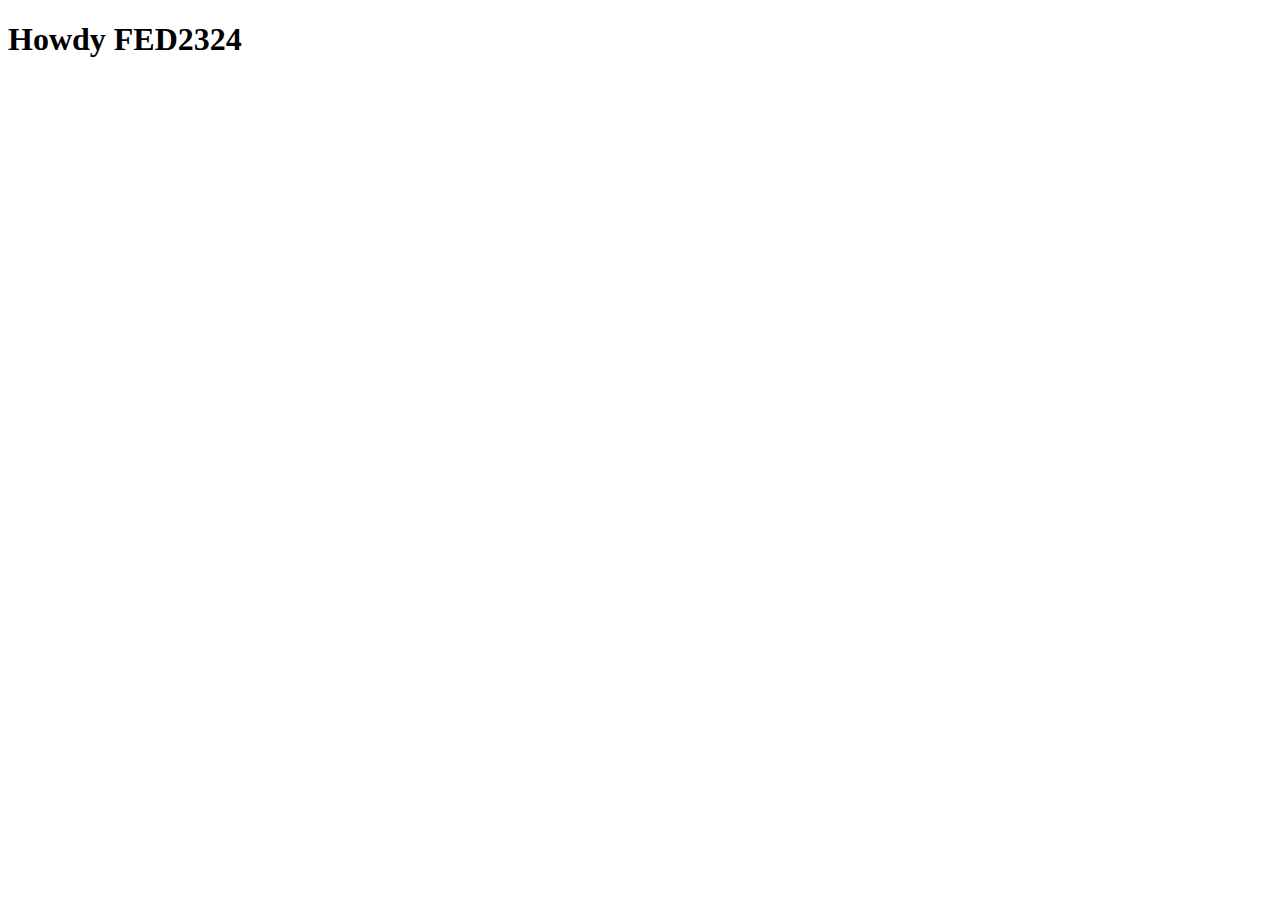
==== index.html @ 6df9639e "Add files via upload" ====
<!doctype html>
<html lang="nl">
	
<head>
	<meta charset="UTF-8">
	<meta name="author" content="jouw naam">
	<meta name="viewport" content="width=device-width, initial-scale=1">
	
	<title>Howdy FED2324</title>
	
	<link href="styles/style.css" rel="stylesheet">
	<link rel="icon" type="image/svg+xml" href="images/favicon.svg">
</head>

<body>
	<h1>Howdy FED2324</h1>

	<script defer src="scripts/script.js"></script>
</body>
	
</html>
---- styles/style.css ----
/**************/
/* CSS REMEDY */
/**************/
*, *::after, *::before {
  box-sizing:border-box;  
}






/*********************/
/* CUSTOM PROPERTIES */
/*********************/
:root {
	/* startje */
	--color-text:#111;
	--color-background:#eee;
}





/****************/
/* JOUW STYLING */
/****************/

/* jouw code */
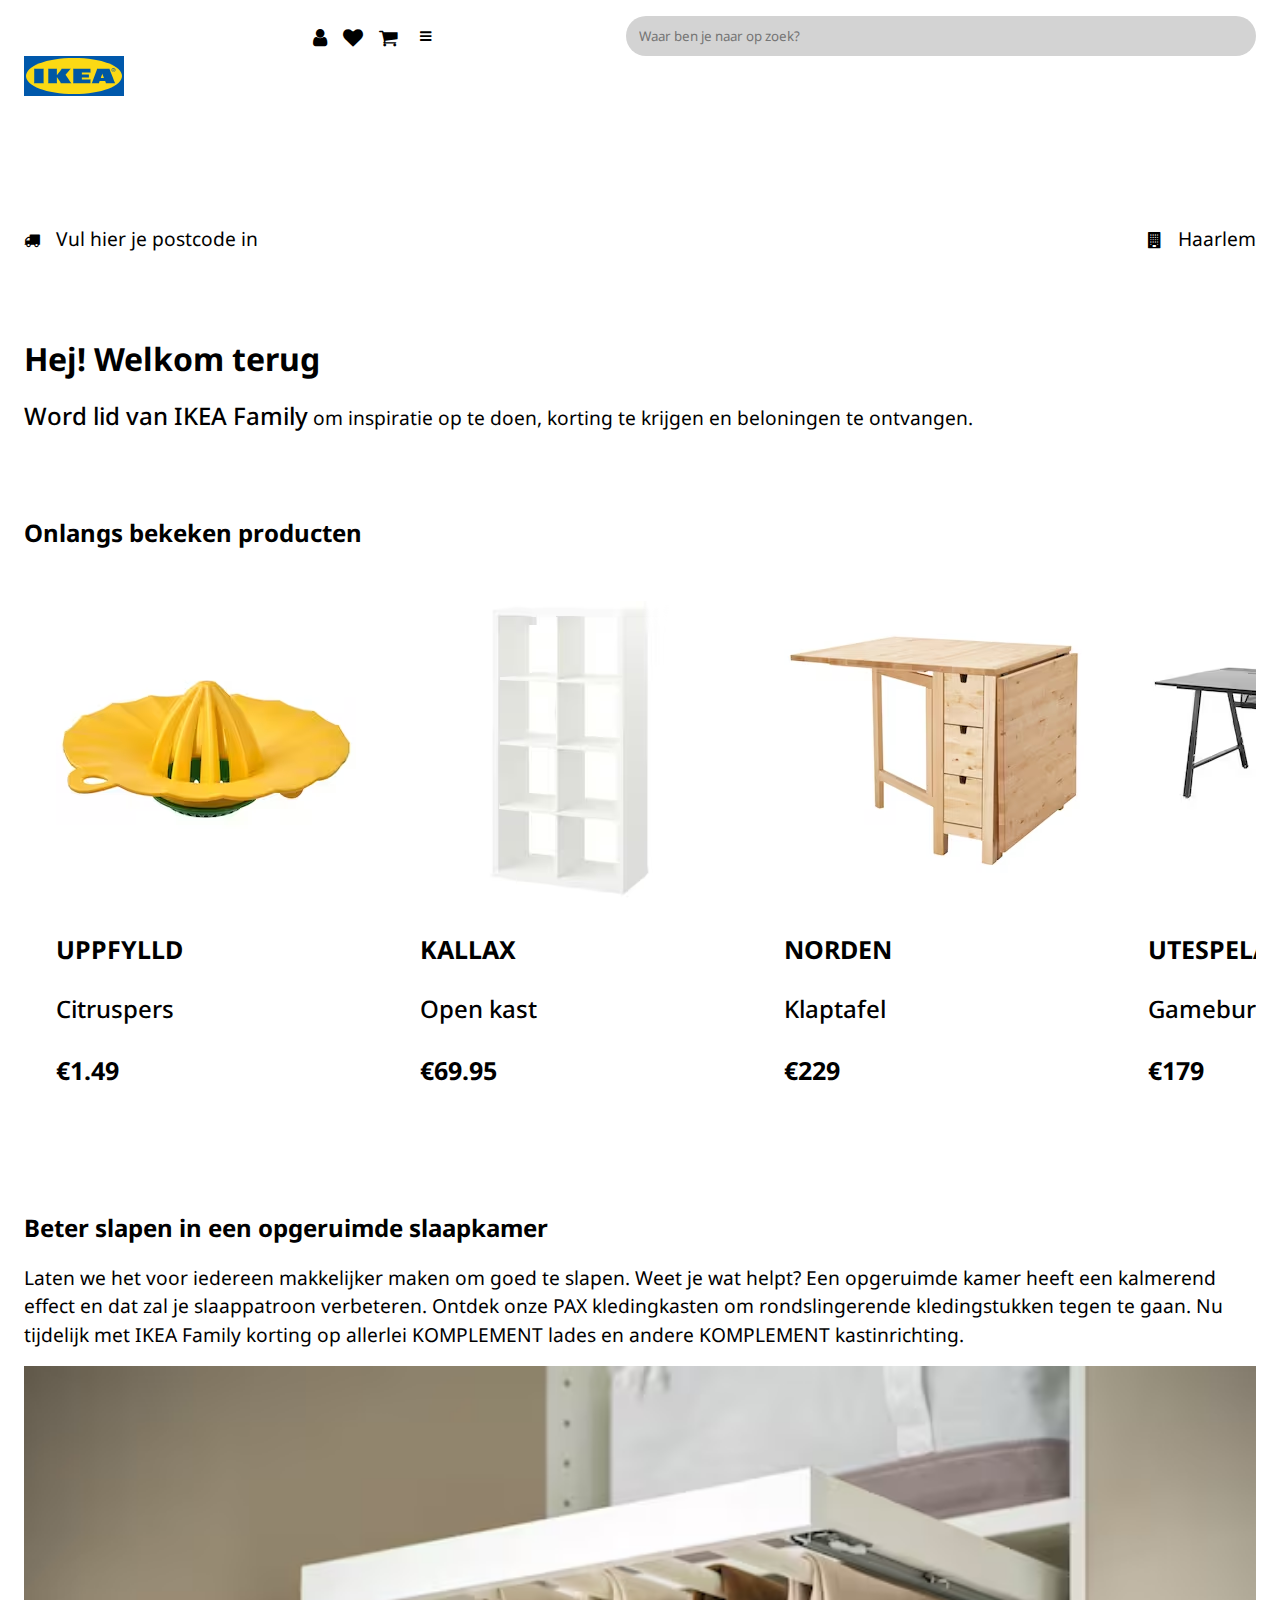
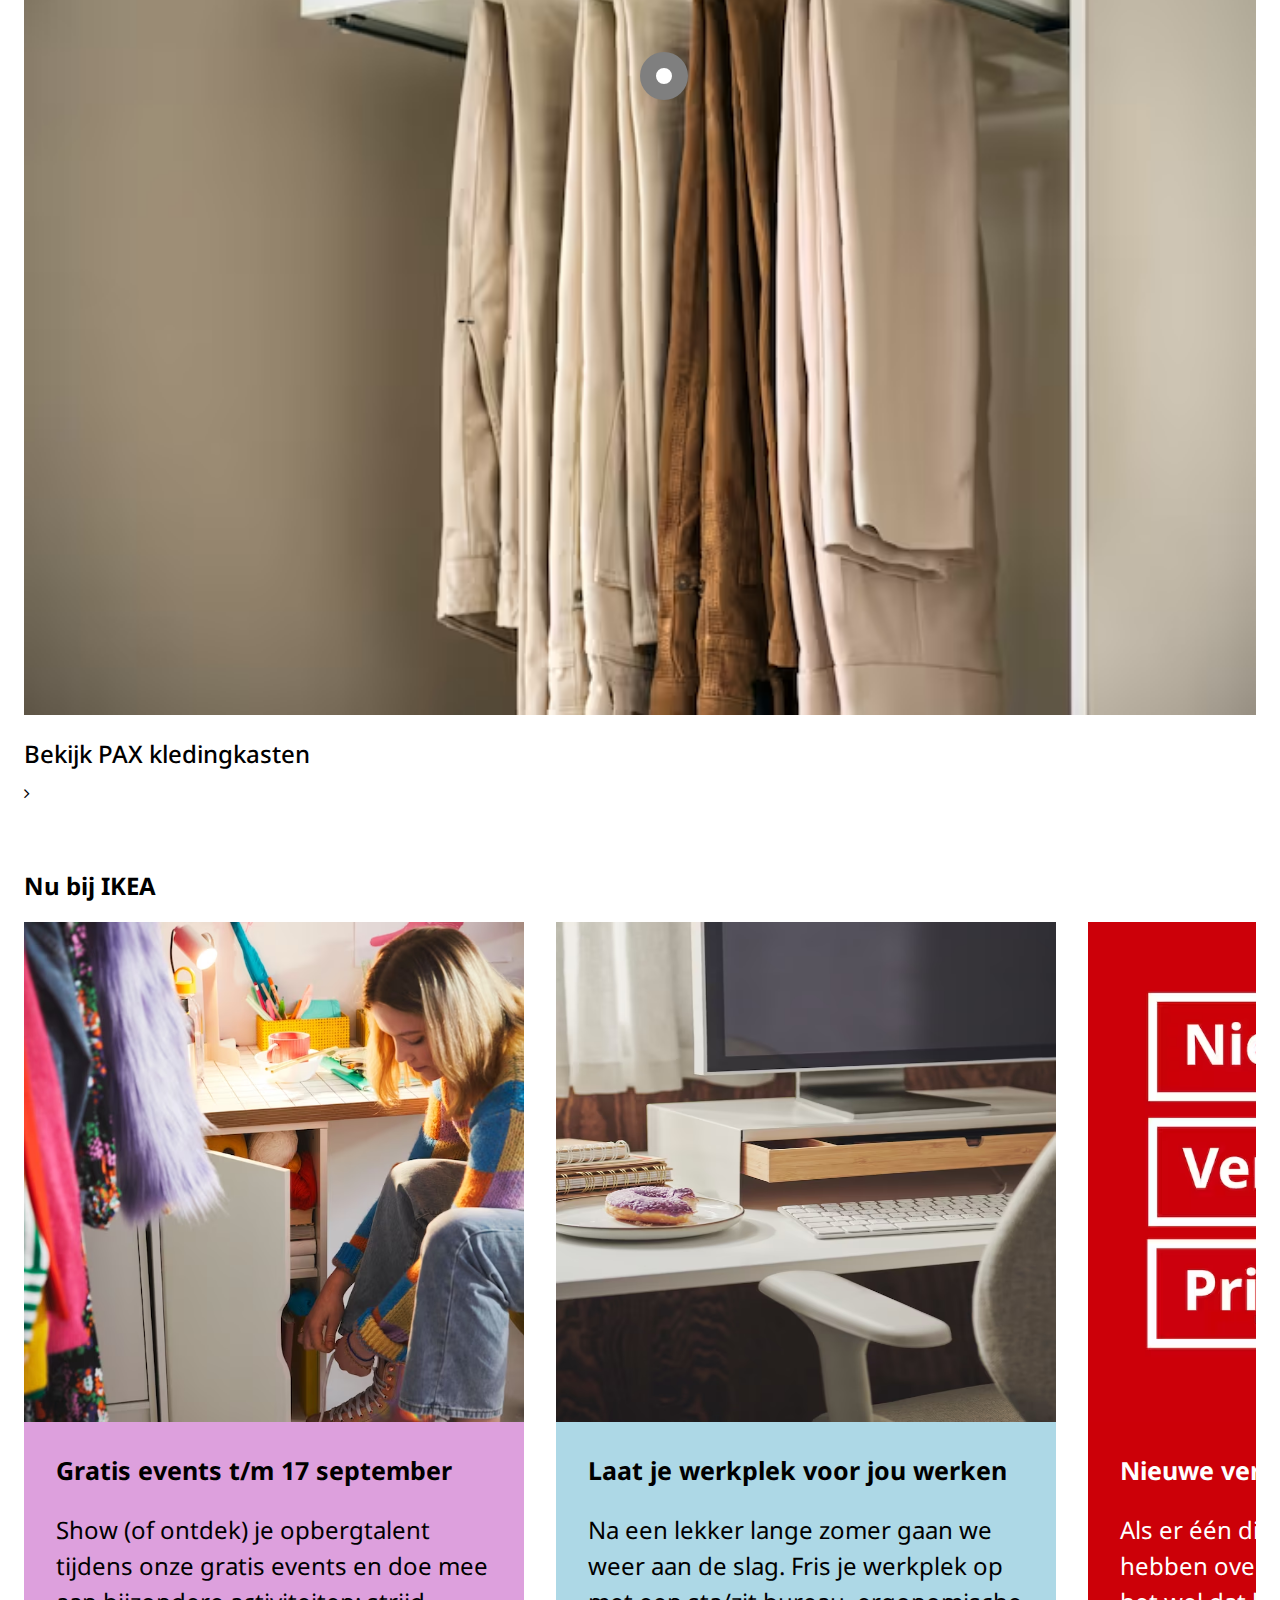
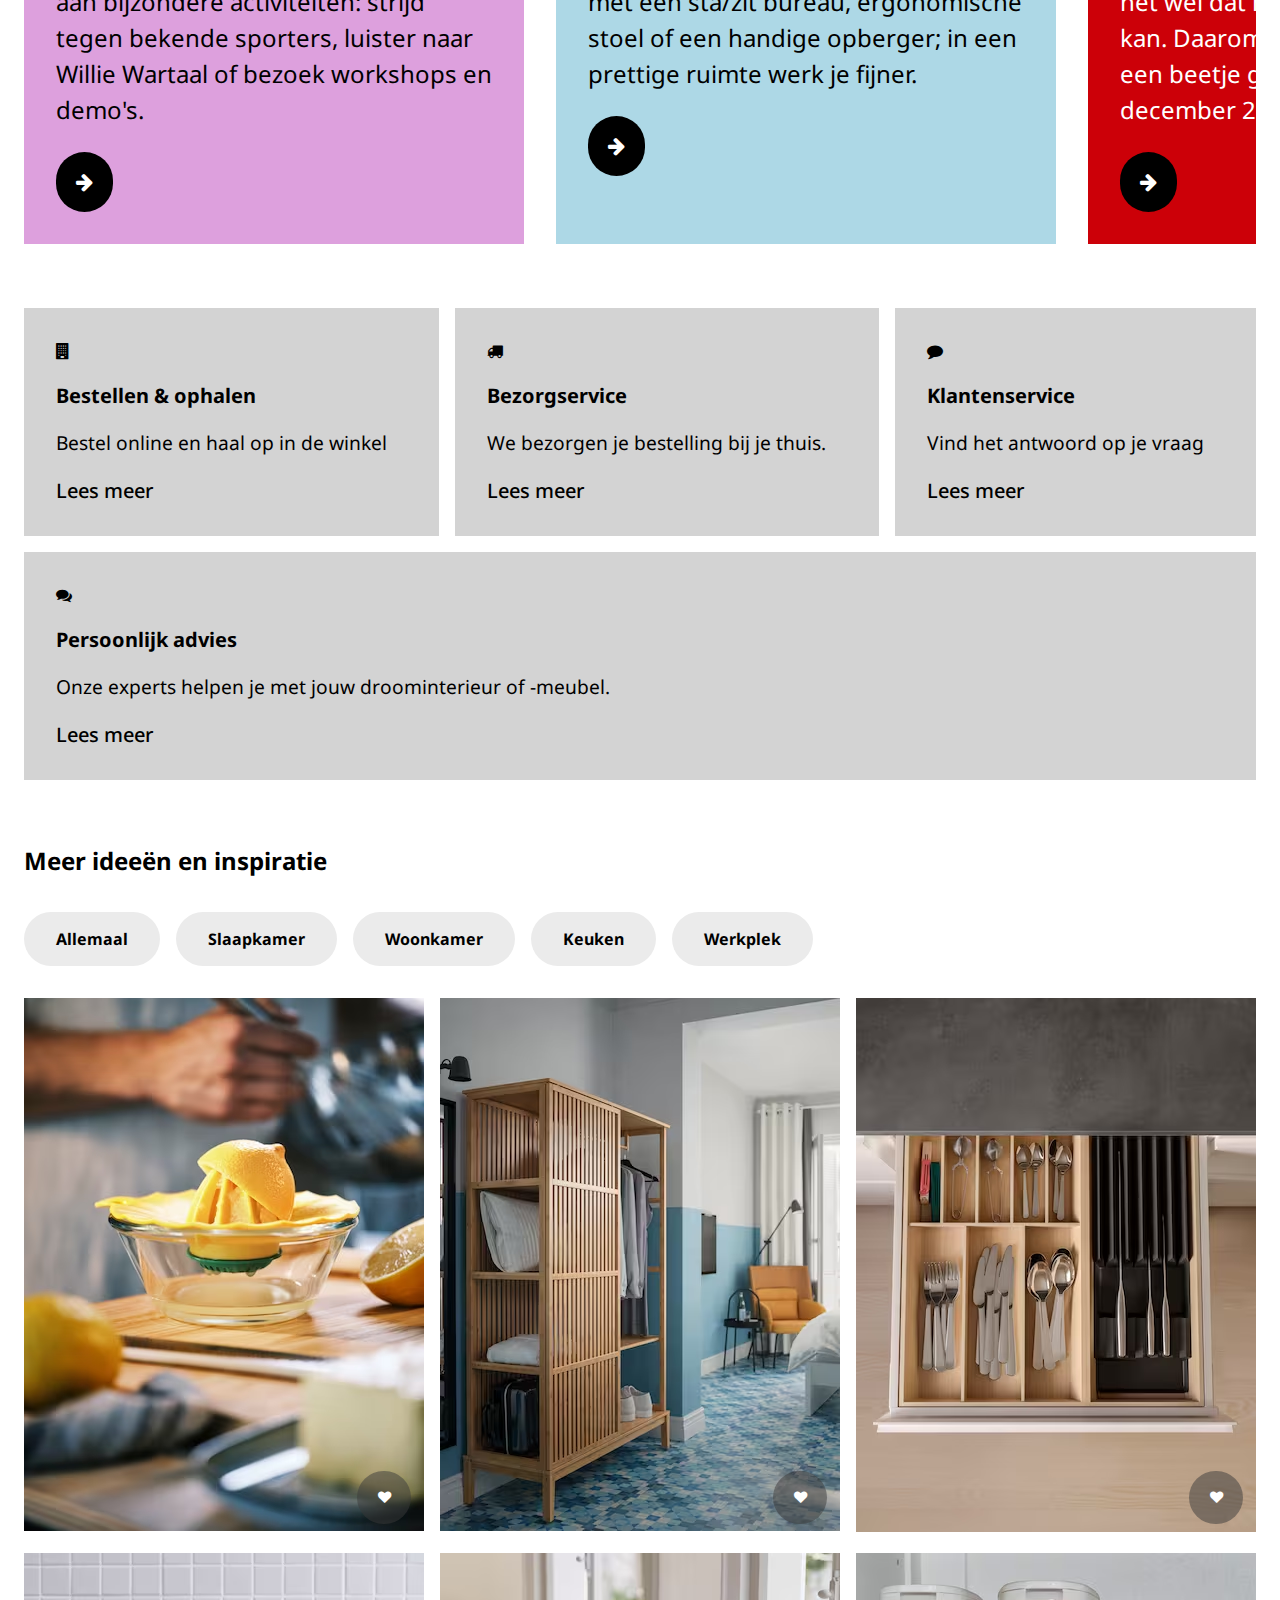
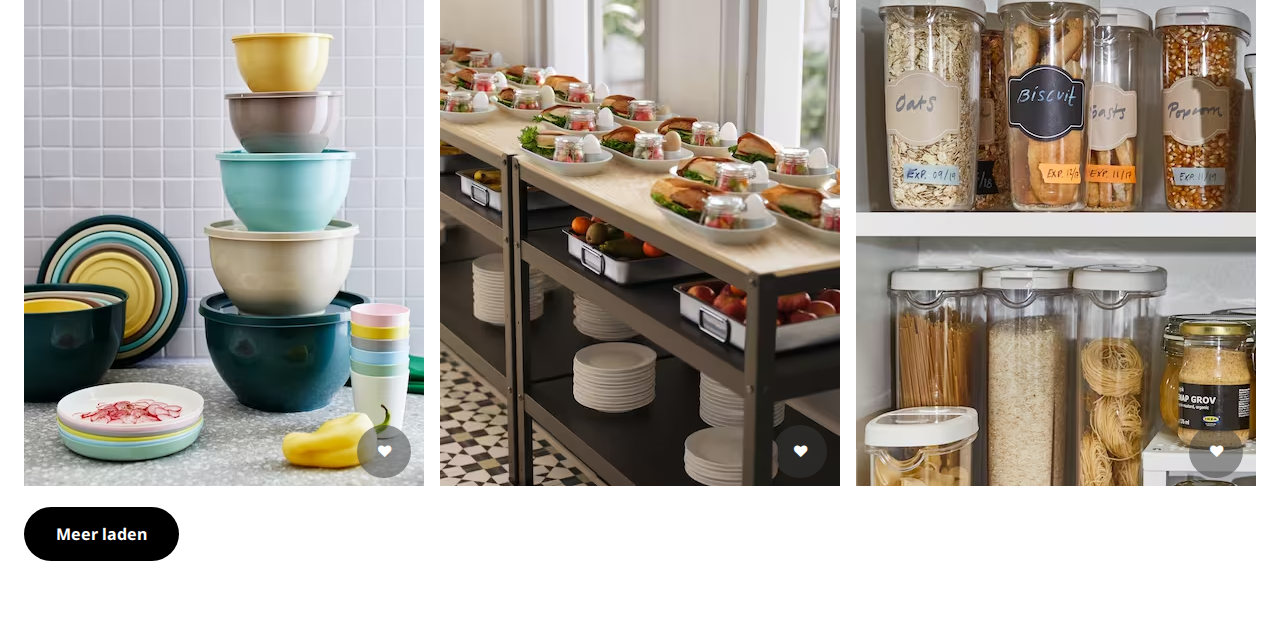
==== commit ca830eeb: "Add files via upload" ====
--- a/index.html
+++ b/index.html
@@ -3,17 +3,311 @@
 	
 <head>
 	<meta charset="UTF-8">
-	<meta name="author" content="jouw naam">
+	<meta name="author" content="Bregtje">
 	<meta name="viewport" content="width=device-width, initial-scale=1">
 	
 	<title>Howdy FED2324</title>
 	
 	<link href="styles/style.css" rel="stylesheet">
 	<link rel="icon" type="image/svg+xml" href="images/favicon.svg">
+	<link rel="stylesheet" href="https://cdnjs.cloudflare.com/ajax/libs/font-awesome/4.7.0/css/font-awesome.min.css">
+	<link rel="preconnect" href="https://fonts.googleapis.com">
+	<link rel="preconnect" href="https://fonts.gstatic.com" crossorigin>
+	<link href="https://fonts.googleapis.com/css2?family=Noto+Sans:ital,wght@0,100;0,200;0,300;0,400;0,500;0,600;0,700;0,800;0,900;1,100;1,200;1,300;1,400;1,500;1,600;1,700;1,800;1,900&display=swap" rel="stylesheet">
 </head>
 
 <body>
-	<h1>Howdy FED2324</h1>
+	<header>
+		<a> <img src="/images/ikea-logo.svg"> </a>
+
+		<input type="text" placeholder="Waar ben je naar op zoek?">
+
+		<ul>
+			<li>
+				<a><i class="fa fa-user"></i></a>
+			</li>
+			<li>
+				<a><i class="fa fa-heart"></i></a>
+			</li>
+
+			<li>
+				<a><i class="fa fa-shopping-cart"></i></a>
+			</li>
+
+			<li>
+				<button><i class="fa fa-bars"></i></button>
+			</li>
+		</ul>
+	</header>
+	
+	<main>
+		<!-- unique selling points -->
+		<section> 
+			<ul>
+				<li>
+					<i class="fa fa-truck"></i>
+					<p>
+						Vul hier je postcode in
+					</p>
+				</li>
+			</ul>
+
+			<ul>
+				<li>
+					<i class="fa fa-building"></i>
+					<p>
+						Haarlem
+					</p>
+				</li>
+			</ul>
+		</section>
+
+		<!-- Welkom -->
+		<section>
+			<h1>Hej! Welkom terug</h1>
+			<p>
+				<a href="https://www.ikea.com/nl/nl/ikea-family/" target="_blank">Word lid van IKEA Family</a> om inspiratie op te doen, korting te krijgen en beloningen te ontvangen.
+			</p>
+		</section>
+
+		<!-- Onlangs bekeken -->
+		<section>
+			<h2>Onlangs bekeken producten</h2>
+			<div>
+				<article>
+					<a>
+						<img src="/images/onlangs-bekeken-1.avif">
+						<h3>Uppfylld</h3>
+						<p>Citruspers</p>
+						<p>€1.49</p>
+					</a>
+				</article>
+
+				<article>
+					<a>
+						<img src="/images/onlangs-bekeken-2.avif">
+						<h3>Kallax</h3>
+						<p>Open kast</p>
+						<p>€69.95</p>
+					</a>
+				</article>
+
+				<article>
+					<a>
+						<img src="/images/onlangs-bekeken-3.avif">
+						<h3>Norden</h3>
+						<p>Klaptafel</p>
+						<p>€229</p>
+					</a>
+				</article>
+
+				<article>
+					<a>
+						<img src="/images/onlangs-bekeken-4.avif">
+						<h3>Utespelare</h3>
+						<p>Gamebureau</p>
+						<p>€179</p>
+					</a>
+				</article>
+
+				<article>
+					<a>
+						<img src="/images/onlangs-bekeken-5.avif">
+						<h3>Ivar</h3>
+						<p>Klaptafel</p>
+						<p>€99</p>
+					</a>
+				</article>
+			</div>
+		</section>
+
+		<!-- photos with dots -->
+		<section>
+			<h2>Beter slapen in een opgeruimde slaapkamer</h2>
+			<p>
+				Laten we het voor iedereen makkelijker maken om goed te slapen. 
+				Weet je wat helpt? Een opgeruimde kamer heeft een kalmerend effect 
+				en dat zal je slaappatroon verbeteren. Ontdek onze PAX kledingkasten 
+				om rondslingerende kledingstukken tegen te gaan. Nu tijdelijk met 
+				IKEA Family korting op allerlei KOMPLEMENT lades en andere KOMPLEMENT 
+				kastinrichting.
+			</p>
+
+			<ul>
+				<li>
+					<img src="images/photo-with-dots-1.avif">
+					
+					<div> </div>
+
+					<div>
+						<p>IKEA Family prijs</p>
+						<h3>Komplement</h3>
+						<p>Uitrekbare broekhanger</p>
+						<p>Normale prijs €30.-</p>
+						<p><span>€</span> 27.-</p>
+						<i class="fa fa-angle-right"></i>
+					</div>
+
+				</li>
+
+				<!-- <li>
+					<img>
+					
+					<div>
+						<p> </p>
+						<p> </p>
+						<p> </p>
+
+						<i> </i>
+					</div>
+
+					<button> </button>
+				</li> -->
+			</ul>
+
+			<a href=""><p>Bekijk PAX kledingkasten</p></a> <i class="fa fa-angle-right"></i>
+		</section>
+
+		<!-- nu bij IKEA -->
+		<section>
+			<h2>Nu bij IKEA</h2>
+
+			<div> 
+				<article>
+					<img src="/images/Nu-bij-IKEA-1.avif">
+					<a><h3>Gratis events t/m 17 september</h3></a>
+					<p>
+						Show (of ontdek) je opbergtalent tijdens onze gratis 
+						events en doe mee aan bijzondere activiteiten: strijd 
+						tegen bekende sporters, luister naar Willie Wartaal 
+						of bezoek workshops en demo's.
+					</p>
+					<a><i class="fa fa-arrow-right"></i></a>
+				</article>
+
+				<article>
+					<img src="/images/Nu-bij-IKEA-2.avif">
+					<a><h3>Laat je werkplek voor jou werken</h3></a>
+					<p>
+						Na een lekker lange zomer gaan we weer aan de slag. 
+						Fris je werkplek op met een sta/zit bureau, ergonomische 
+						stoel of een handige opberger; in een prettige ruimte 
+						werk je fijner.
+					</p>
+					<a><i class="fa fa-arrow-right"></i></a>
+				</article>
+
+				<article>
+					<img src="/images/Nu-bij-IKEA-3.avif">
+					<a><h3>Nieuwe verlaagde prijs</h3></a>
+					<p>
+						Als er één ding is dat we geleerd hebben over een goede 
+						prijs, dan is het wel dat het altijd een beetje lager 
+						kan. Daarom zijn er nu 400 producten een beetje goedkoper. 
+						Geldig t/m december 2023.
+					</p>
+					<a><i class="fa fa-arrow-right"></i></a>
+				</article>
+			</div>
+		</section>
+
+		<!-- Unique selling point -->
+		<section>
+			<ul>
+				<li>
+					<i class="fa fa-building"></i>
+					<h3>Bestellen & ophalen</h3>
+					<p>Bestel online en haal op in de winkel</p>
+					<a href="">Lees meer</a>
+				</li>
+
+				<li>
+					<i class="fa fa-truck"></i>
+					<h3>Bezorgservice</h3>
+					<p>We bezorgen je bestelling bij je thuis.</p>
+					<a href="">Lees meer</a>
+				</li>
+
+				<li>
+					<i class="fa fa-comment"></i>
+					<h3>Klantenservice</h3>
+					<p>Vind het antwoord op je vraag</p>
+					<a href="">Lees meer</a>
+				</li>
+
+				<li>
+					<i class="fa fa-comments"></i>
+					<h3>Persoonlijk advies</h3>
+					<p>Onze experts helpen je met jouw droominterieur of -meubel.</p>
+					<a href="">Lees meer</a>
+				</li>
+			</ul>
+		</section>
+
+		<!-- Meer ideeën -->
+		<section>
+			<h2>Meer ideeën en inspiratie</h2>
+			<ul>
+				<li> 
+					<button>Allemaal</button>
+				</li>
+
+				<li> 
+					<button>Slaapkamer</button>
+				</li>
+
+				<li> 
+					<button>Woonkamer</button>
+				</li>
+
+				<li> 
+					<button>Keuken</button>
+				</li>
+
+				<li> 
+					<button>Werkplek</button>
+				</li>
+			</ul>
+
+			<ul>
+				<li>
+					<img src="/images/inspiratie-1.avif">
+					<button><i class="fa fa-heart"></i></button>
+				</li>
+
+				<li>
+					<img src="/images/inspiratie-2.avif">
+					<button><i class="fa fa-heart"></i></button>
+				</li>
+
+				<li>
+					<img src="/images/inspiratie-3.avif">
+					<button><i class="fa fa-heart"></i></button>
+				</li>
+
+				<li>
+					<img src="/images/inspiratie-4.avif">
+					<button><i class="fa fa-heart"></i></button>
+				</li>
+
+				<li>
+					<img src="/images/inspiratie-5.avif">
+					<button><i class="fa fa-heart"></i></button>
+				</li>
+
+				<li>
+					<img src="/images/inspiratie-6.avif">
+					<button><i class="fa fa-heart"></i></button>
+				</li>
+			</ul>
+
+			<button>Meer laden</button>
+		</section>
+	</main>
+
+	<footer>
+
+	</footer>
 
 	<script defer src="scripts/script.js"></script>
 </body>
--- a/styles/style.css
+++ b/styles/style.css
@@ -23,9 +23,450 @@
 
 
 
-/****************/
-/* JOUW STYLING */
-/****************/
-
-/* jouw code */
-
+/***********/
+/* Algemeen*/
+/***********/
+
+* {
+	font-family: 'Noto Sans', sans-serif;
+}
+
+main {
+	margin: auto 1em;
+}
+
+section {
+	margin: 4em auto;
+}
+
+h1 {
+	font-size: 2em;
+}
+
+h2 {
+	font-size: 1.5em;
+}
+
+h3 {
+	font-size: 1.25em;
+}
+
+p {
+	font-size: 1.2em;
+	line-height: 1.5em;
+}
+
+ul {
+	margin: 0;
+	padding: 0;
+
+	list-style-type: none;
+}
+
+button {
+	background: none;
+	border: none;
+}
+
+a {
+	margin: 1em 0;
+	padding: 1em 0;
+
+	font-size: 1.25em;
+	font-weight: 500;
+	text-decoration: none;
+
+	color: black;
+
+	transition: 1s;
+}
+
+a:hover {
+	text-decoration-line: underline;
+	transition: 1s;
+}
+
+
+
+
+
+/*************/
+/* scrollbar */
+/*************/
+
+body:-webkit-scrollbar-buttons {
+	display: none;
+}
+
+body:-webkit-scrollbar-thumb  {
+	height: 2px;
+	background: black;
+	border-radius: 1em;
+
+}
+
+/* wrm werkt dit niet? */
+
+
+
+
+
+
+
+
+/**********/
+/* header */
+/**********/
+
+header {
+	display: flex;
+	flex-wrap: wrap;
+	gap: 1em;
+	justify-content: space-between;
+
+	margin: 1em;
+}
+
+header ul {
+	display: flex;
+}
+
+header li {
+	margin: 0.5em;
+}
+
+header input {
+	flex-grow: 1;
+	order: 1;
+
+	padding: 1em;
+
+	width: 100%;
+	max-width: 630px;
+	height: 3em;
+
+	background: lightgray;
+	border-radius: 2em;
+	border: none;
+}
+
+
+
+
+
+/**************************/
+/* Unique selling point 1 */
+/**************************/
+
+section:nth-of-type(1) {
+	display: flex;
+	justify-content: space-between;
+}
+
+section:nth-of-type(1) li {
+	display: flex;
+	align-items: center;
+}
+
+section:nth-of-type(1) ul li i {
+	max-height: 1em;
+
+	margin-right: 1em;
+}
+
+
+/**********/
+/* Welkom */
+/**********/
+
+
+
+
+
+/*******************/
+/* Onlangs bekeken */
+/*******************/
+
+section:nth-of-type(3) {
+	overflow: hidden;
+}
+
+section:nth-of-type(3) div {
+	display: flex;
+	flex-wrap: nowrap;
+	overflow-x: scroll;
+}
+
+section:nth-of-type(3) article {
+	padding: 2em;
+}
+
+section:nth-of-type(3) article h3{
+	text-transform: uppercase;
+}
+
+section:nth-of-type(3) article p:nth-of-type(2){
+	font-size: 1.25em;
+	font-weight: 700;
+}
+
+
+
+
+
+/********************/
+/* Photos with dots */
+/********************/
+
+section:nth-of-type(4) li:nth-of-type(1) {
+	position: relative;
+
+	margin: 1em 0;
+}
+
+section:nth-of-type(4) img {
+	width: 100%;
+}
+
+section:nth-of-type(4) div:nth-of-type(1) {
+	position: absolute;
+	top: 30%;
+	left: 50%;
+
+	width: 3em;
+	height: 3em;
+
+	background: white;
+	border: solid 1em rgba(0, 0, 0, .5);
+	border-radius: 3em;
+	
+	transition: 0.25s;
+}
+
+section:nth-of-type(4) div:nth-of-type(1):hover {
+	background: white;
+	border: solid 1.15em rgba(64, 64, 64);
+	border-radius: 3em;
+	transition: 0.25s;
+}
+
+section:nth-of-type(4) div:nth-of-type(1):hover div:nth-of-type(2) {
+	display: grid;
+	grid-template-columns: 1fr 50px;
+}
+
+section:nth-of-type(4) div:nth-of-type(2) {
+	display: none;
+	
+
+	position: absolute;
+	top: calc(30% + 4em);
+	left: 50%;
+
+	width: max-content;
+
+	padding: 1em 0 1em 1em;
+
+	background: white;
+}
+
+section:nth-of-type(4) li i:nth-of-type(1) {
+	display: flex;
+	justify-self: center;
+	align-items: center;
+	grid-column: 2;
+	grid-row-start: 1;
+	grid-row-end: 6;
+
+	padding: 0 1em;
+
+	border-left: solid 2px lightgray;
+}
+
+section:nth-of-type(4) p,
+section:nth-of-type(4) h3 {
+	margin: 0.25em 0;
+}
+
+
+
+
+/***************/
+/* Nu bij IKEA */
+/***************/
+
+section:nth-of-type(5) div {
+	display: flex;
+	gap: 2em;
+	align-self: stretch;
+	overflow-x: scroll;
+}
+
+section:nth-of-type(5) article {
+	flex-grow: 1;
+
+	padding: 2em;
+	width: 100%;
+	max-width: 500px;
+}
+
+section:nth-of-type(5) article img{
+	margin: -2em -2em 0 -2em;
+	width: calc(100vw - 5em);
+	max-width: 500px;
+	height: calc(100vw - 5em);
+	max-height: 500px;
+}
+
+section:nth-of-type(5) article p{
+	font-size: 1.5em;
+}
+
+section:nth-of-type(5) article:nth-of-type(1) {
+	padding: 2em;
+	background: plum;
+}
+
+section:nth-of-type(5) article:nth-of-type(2) {
+	padding: 2em;
+	background: lightblue;
+}
+
+section:nth-of-type(5) article:nth-of-type(3) {
+	padding: 2em;
+	background: #CC0008;
+	color: white;
+}
+
+section:nth-of-type(5) article:nth-of-type(3) h3 {
+	color: white;
+}
+
+section:nth-of-type(5) i {
+	padding: 1em;
+	color: white;
+	background: black;
+	border-radius: 2em;
+}
+
+
+
+
+
+/***************************/
+/* Unique Selling Points 2 */
+/***************************/
+section:nth-of-type(6) ul {
+	display: flex;
+	flex-wrap: wrap;
+	justify-content: stretch;
+	gap: 1em;
+}
+
+section:nth-of-type(6) ul li {
+	/* moet ff de oefeningen bekijken voor responsive flex */
+	flex-grow: 1;
+
+	padding: 2em;
+
+	background: lightgrey;
+}
+
+
+
+
+
+/***************/
+/* Meer ideeën */
+/***************/
+
+section:nth-of-type(7) ul:nth-of-type(1) {
+	display: flex;
+	gap: 1em;
+	flex-wrap: nowrap;
+	overflow-x: scroll;
+
+	padding: 1em 0;
+}
+
+section:nth-of-type(7) ul:nth-of-type(1) li button {
+	padding: 1em 2em;
+
+	font-size: 1em;
+	font-weight: 700;
+
+	background: rgb(235, 235, 235);
+	border-radius: 2em;
+}
+
+section:nth-of-type(7) ul:nth-of-type(1) li button:hover {
+	padding: 1em 2em;
+
+	font-size: 1em;
+	font-weight: 700;
+
+	background: lightgrey;
+	border-radius: 2em;
+}
+
+section:nth-of-type(7) ul:nth-of-type(2) {
+	display: flex;
+	flex-wrap: wrap;
+	gap: 1em;
+	margin-top: 1em;
+}
+
+section:nth-of-type(7) ul:nth-of-type(2) li {
+	position: relative;
+}
+
+section:nth-of-type(7) ul:nth-of-type(2) li button {
+	position: absolute;
+	right: 1em;
+	bottom: 1em;
+
+	width: 4em;
+	height: 4em;
+
+	color: white;
+
+	background: rgba(58, 58, 58, 0.5);
+	border-radius: 2em;
+
+	transition: 1s;
+}
+
+section:nth-of-type(7) ul:nth-of-type(2) li button:hover {
+	background: rgba(58, 58, 58, 1);
+	border-radius: 2em;
+}
+
+section:nth-of-type(7) > button {
+	margin: 1em auto;
+	padding: 1em 2em;
+
+
+	font-size: 1em;
+	font-weight: 700;
+	color: white;
+	text-align: center;
+
+
+	background: black;
+	border-radius: 2em;
+
+	transition: 0.5s;
+}
+
+section:nth-of-type(7) > button:hover {
+	background: rgb(72, 72, 72);
+}
+
+
+
+
+
+
+/**********/
+/* Footer */
+/**********/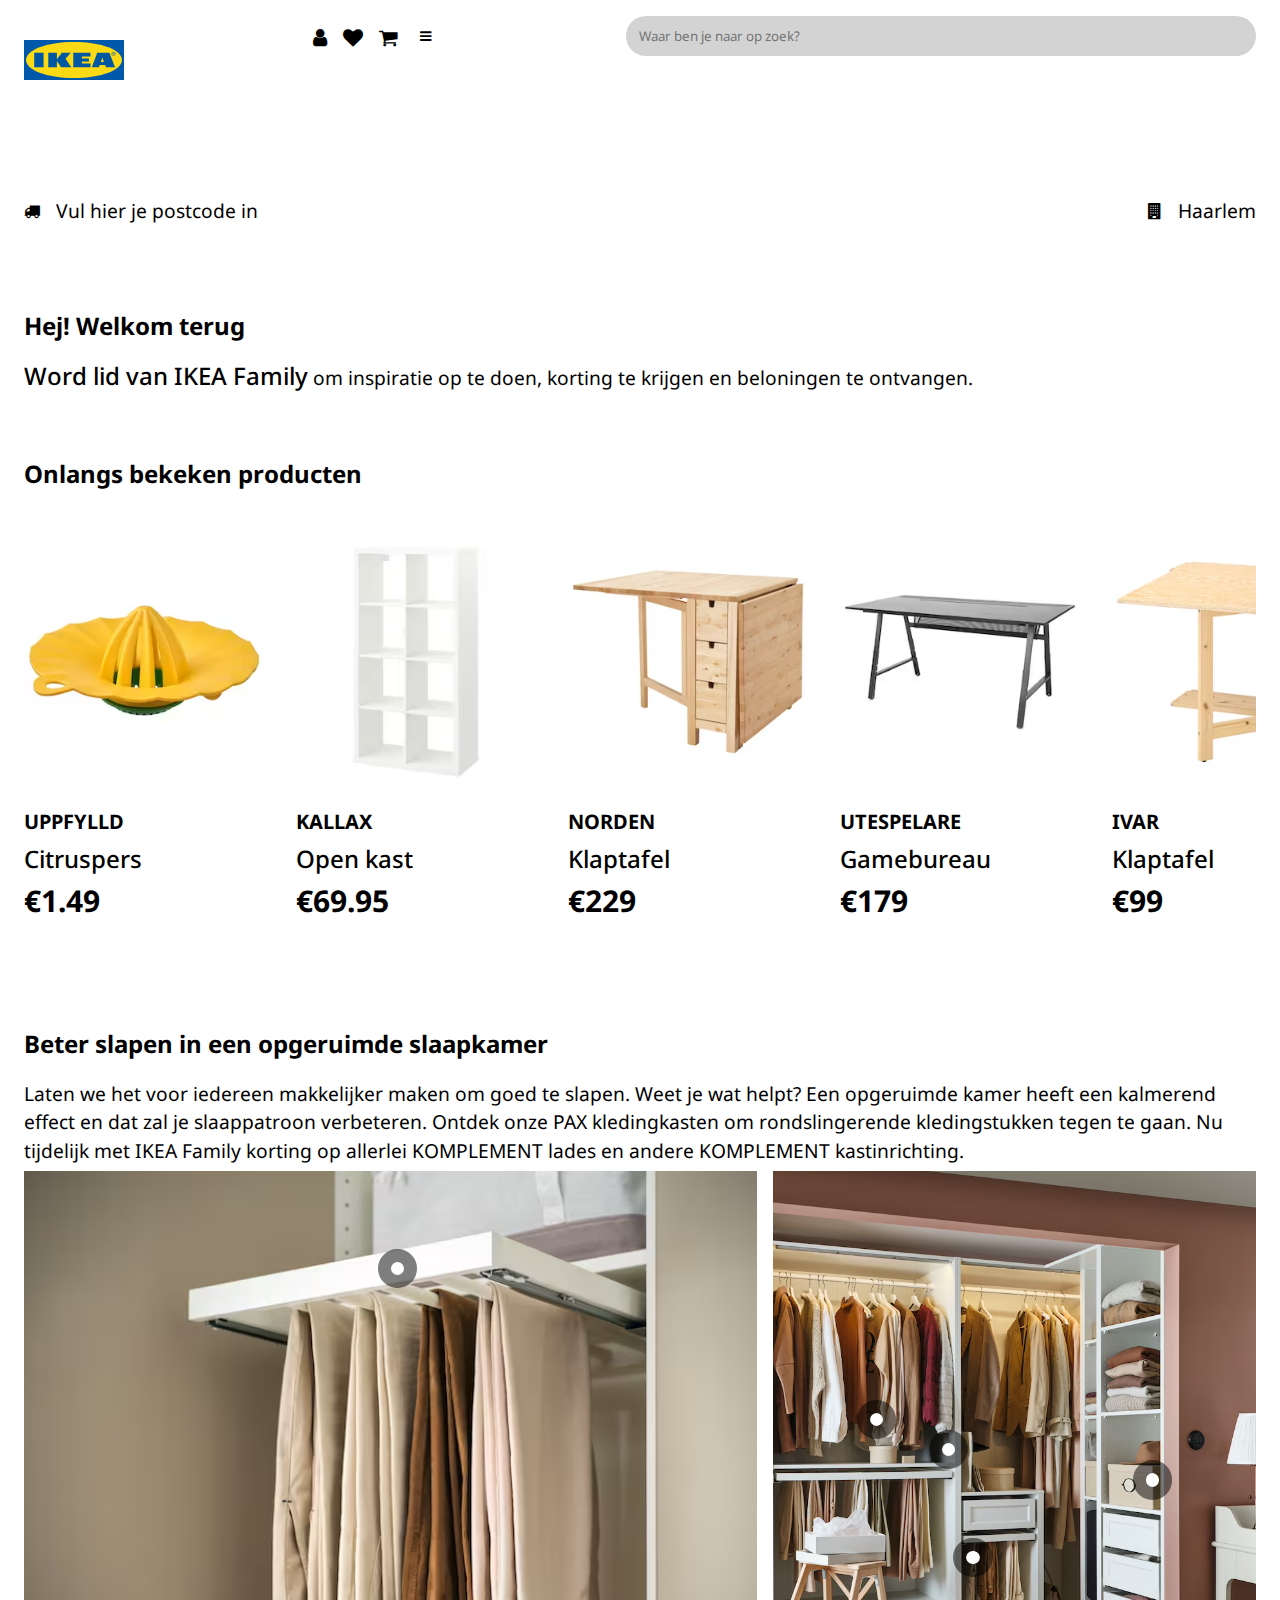
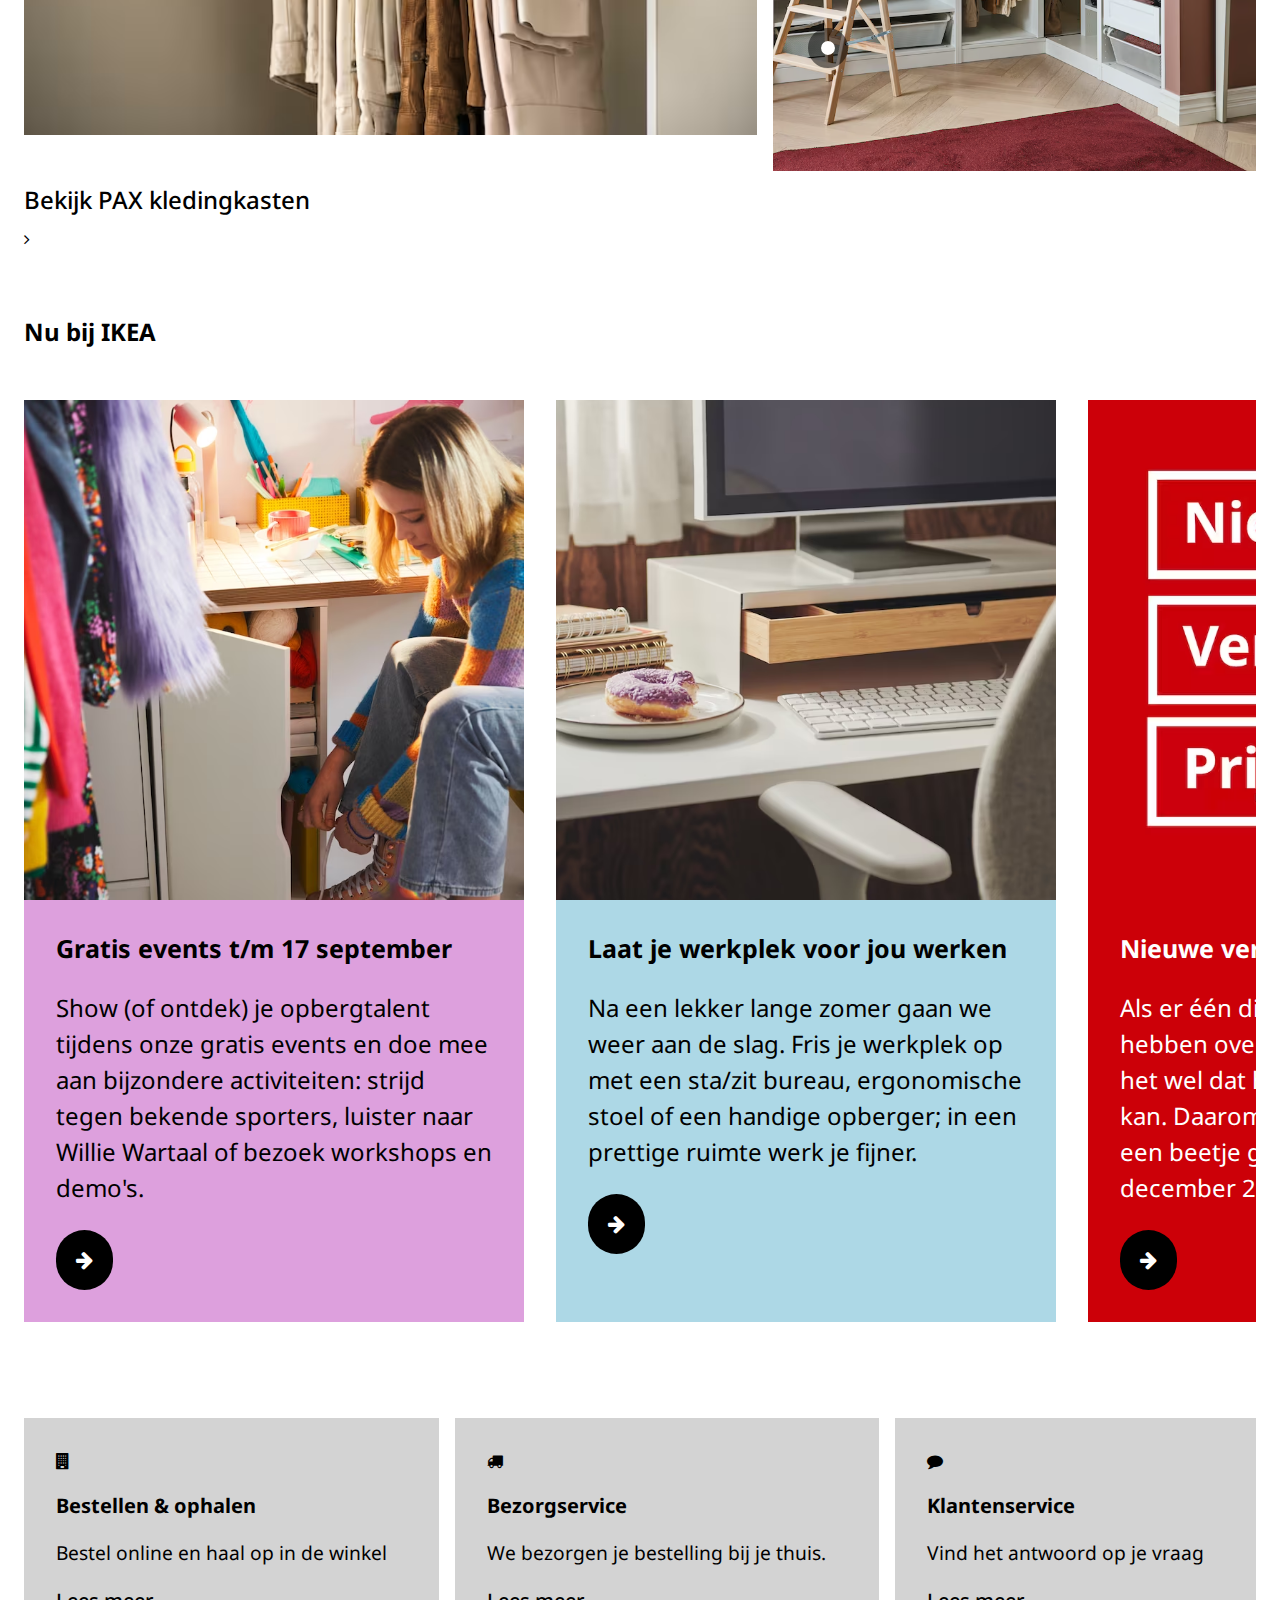
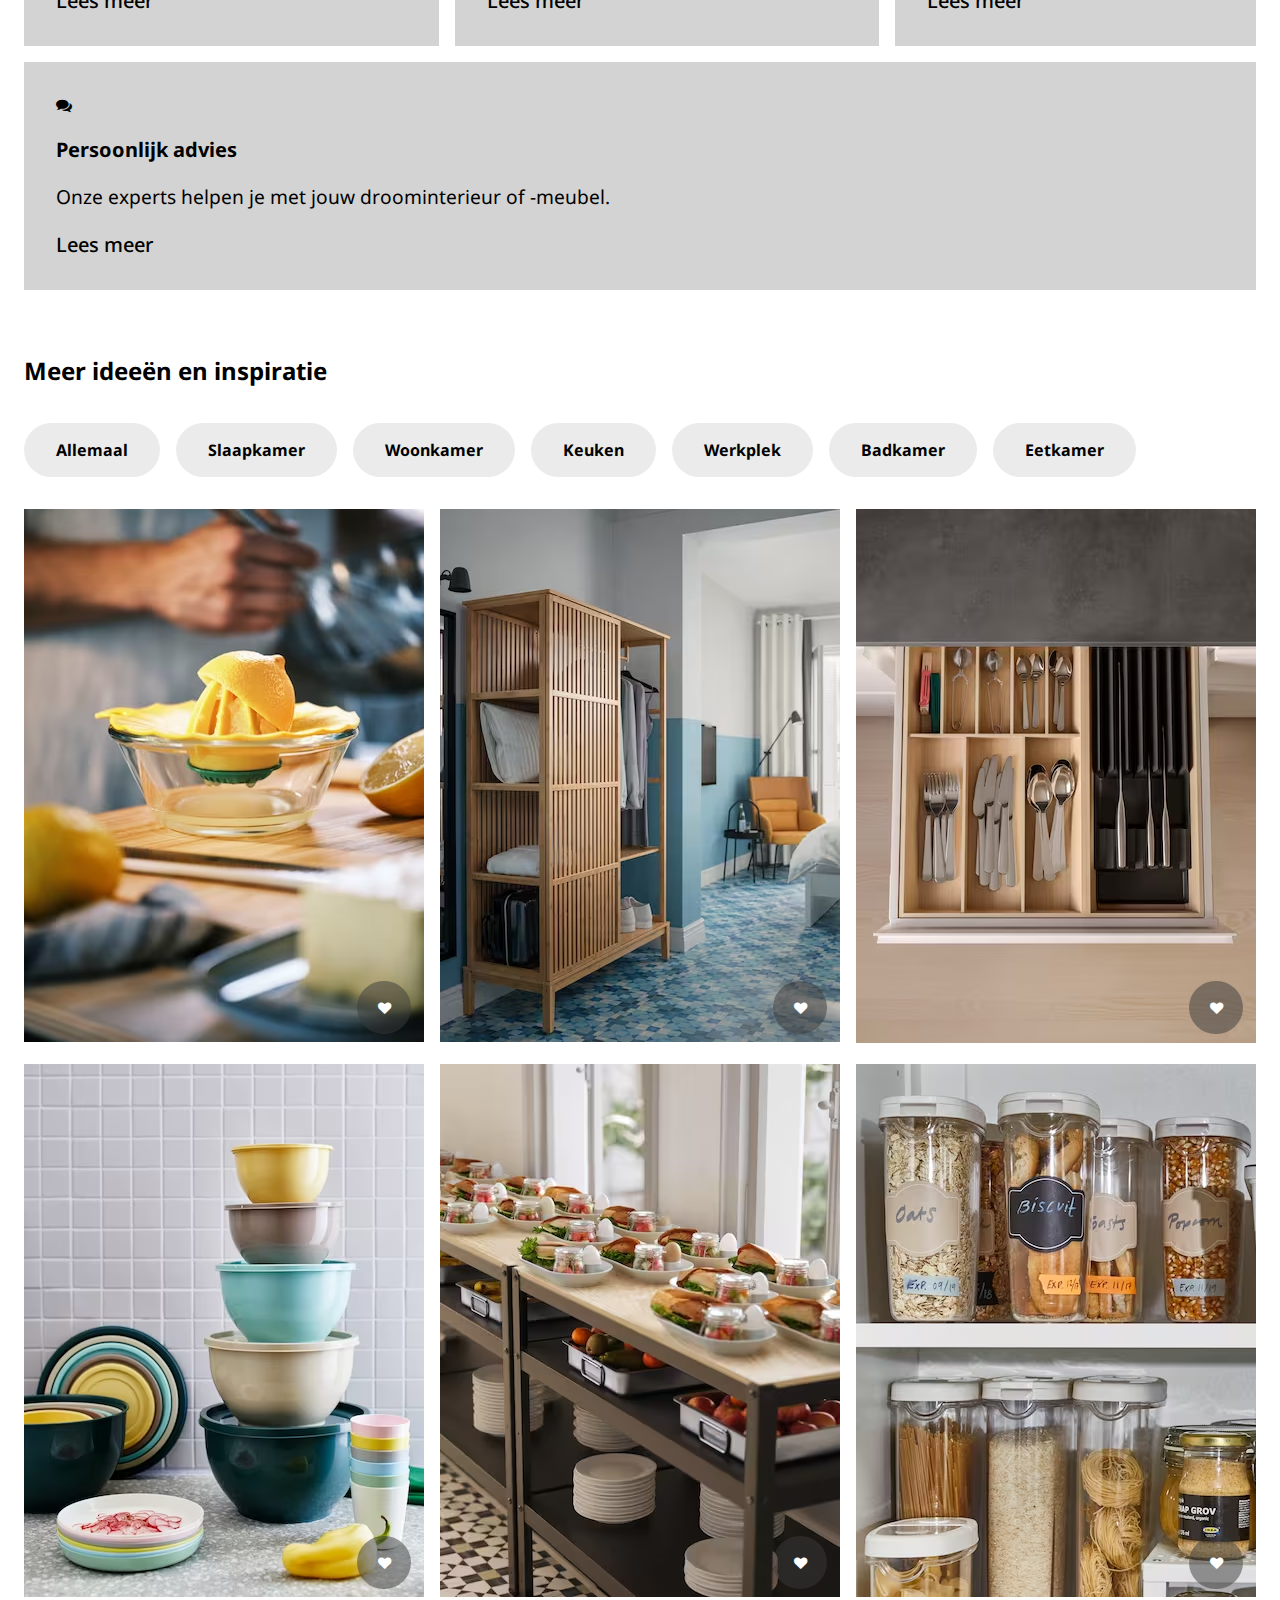
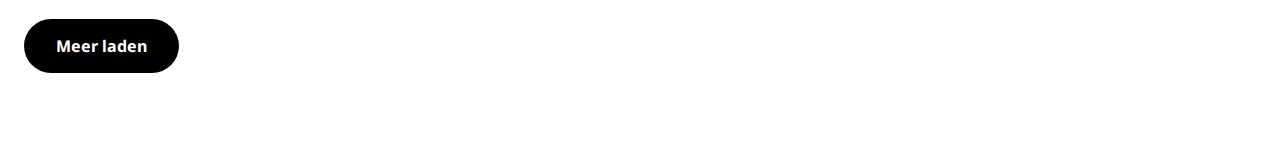
==== commit f099473e: "Add files via upload" ====
--- a/index.html
+++ b/index.html
@@ -18,26 +18,28 @@
 
 <body>
 	<header>
-		<a> <img src="/images/ikea-logo.svg"> </a>
+		<h1><a> <img src="/images/ikea-logo.svg" alt="IKEA"> </a></h1>
 
 		<input type="text" placeholder="Waar ben je naar op zoek?">
 
-		<ul>
-			<li>
-				<a><i class="fa fa-user"></i></a>
-			</li>
-			<li>
-				<a><i class="fa fa-heart"></i></a>
-			</li>
-
-			<li>
-				<a><i class="fa fa-shopping-cart"></i></a>
-			</li>
-
-			<li>
-				<button><i class="fa fa-bars"></i></button>
-			</li>
-		</ul>
+		<nav>
+			<ul>
+				<li>
+					<a href="/product.html"><i class="fa fa-user"></i></a>
+				</li>
+				<li>
+					<a href="/product.html"><i class="fa fa-heart"></i></a>
+				</li>
+
+				<li>
+					<a href="/product.html"><i class="fa fa-shopping-cart"></i></a>
+				</li>
+
+				<li>
+					<button><i class="fa fa-bars"></i></button>
+				</li>
+			</ul>
+		</nav>
 	</header>
 	
 	<main>
@@ -64,9 +66,9 @@
 
 		<!-- Welkom -->
 		<section>
-			<h1>Hej! Welkom terug</h1>
+			<h2>Hej! Welkom terug</h2>
 			<p>
-				<a href="https://www.ikea.com/nl/nl/ikea-family/" target="_blank">Word lid van IKEA Family</a> om inspiratie op te doen, korting te krijgen en beloningen te ontvangen.
+				<a href="/product.html">Word lid van IKEA Family</a> om inspiratie op te doen, korting te krijgen en beloningen te ontvangen.
 			</p>
 		</section>
 
@@ -75,7 +77,7 @@
 			<h2>Onlangs bekeken producten</h2>
 			<div>
 				<article>
-					<a>
+					<a href="/product.html">
 						<img src="/images/onlangs-bekeken-1.avif">
 						<h3>Uppfylld</h3>
 						<p>Citruspers</p>
@@ -84,7 +86,7 @@
 				</article>
 
 				<article>
-					<a>
+					<a href="/product.html">
 						<img src="/images/onlangs-bekeken-2.avif">
 						<h3>Kallax</h3>
 						<p>Open kast</p>
@@ -93,7 +95,7 @@
 				</article>
 
 				<article>
-					<a>
+					<a href="/product.html">
 						<img src="/images/onlangs-bekeken-3.avif">
 						<h3>Norden</h3>
 						<p>Klaptafel</p>
@@ -102,7 +104,7 @@
 				</article>
 
 				<article>
-					<a>
+					<a href="/product.html">
 						<img src="/images/onlangs-bekeken-4.avif">
 						<h3>Utespelare</h3>
 						<p>Gamebureau</p>
@@ -111,7 +113,7 @@
 				</article>
 
 				<article>
-					<a>
+					<a href="/product.html">
 						<img src="/images/onlangs-bekeken-5.avif">
 						<h3>Ivar</h3>
 						<p>Klaptafel</p>
@@ -137,35 +139,74 @@
 				<li>
 					<img src="images/photo-with-dots-1.avif">
 					
-					<div> </div>
+					<button> </button>
 
 					<div>
 						<p>IKEA Family prijs</p>
 						<h3>Komplement</h3>
 						<p>Uitrekbare broekhanger</p>
 						<p>Normale prijs €30.-</p>
-						<p><span>€</span> 27.-</p>
-						<i class="fa fa-angle-right"></i>
-					</div>
-
-				</li>
-
-				<!-- <li>
-					<img>
+						<p>€ <span>27.-</span></p>
+						<i class="fa fa-angle-right"></i>
+					</div>
+
+				</li>
+
+				<li>
+					<img src="/images/photo-with-dots-2.avif">
 					
-					<div>
-						<p> </p>
-						<p> </p>
-						<p> </p>
-
-						<i> </i>
-					</div>
-
-					<button> </button>
-				</li> -->
-			</ul>
-
-			<a href=""><p>Bekijk PAX kledingkasten</p></a> <i class="fa fa-angle-right"></i>
+					<button> </button>
+					<div>
+						<h3>Kvarnvik</h3>
+						<p>Doos, set van 3</p>
+						<p>€ <span>19</span>.99</p>
+
+						<i class="fa fa-angle-right"></i>
+					</div>
+
+					<button> </button>
+					<div>
+						<p>IKEA Family prijs</p>
+						<h3>Pax</h3>
+						<p>Hoeskledingkast</p>
+						<p>Normale prijs €764,-</p>
+						<p>€ <span>728</span>.60</p>
+
+						<i class="fa fa-angle-right"></i>
+					</div>
+
+					<button> </button>
+					<div>
+						<p>IKEA Family prijs</p>
+						<h3>Komplement</h3>
+						<p>Lade met omlijst front</p>
+						<p>Normale prijs € 30.-</p>
+						<p>€ <span>27.-</span></p>
+
+						<i class="fa fa-angle-right"></i>
+					</div>
+
+					<button> </button>
+					<div>
+						<h3>Kvarnvik</h3>
+						<p>Doos met deksel</p>
+						<p>€<span>14</span>.99</p>
+
+						<i class="fa fa-angle-right"></i>
+					</div>
+
+					<button> </button>
+					<div>
+						<h3>Bekväm</h3>
+						<p>Trapje, 3 tredes</p>
+						<p>€ <span>39</span>.99</p>
+
+						<i class="fa fa-angle-right"></i>
+					</div>
+				</li>
+			</ul>
+
+			<a href="/product.html"><p>Bekijk PAX kledingkasten</p></a> <i class="fa fa-angle-right"></i>
 		</section>
 
 		<!-- nu bij IKEA -->
@@ -175,38 +216,38 @@
 			<div> 
 				<article>
 					<img src="/images/Nu-bij-IKEA-1.avif">
-					<a><h3>Gratis events t/m 17 september</h3></a>
+					<a href="/product.html"><h3>Gratis events t/m 17 september</h3></a>
 					<p>
 						Show (of ontdek) je opbergtalent tijdens onze gratis 
 						events en doe mee aan bijzondere activiteiten: strijd 
 						tegen bekende sporters, luister naar Willie Wartaal 
 						of bezoek workshops en demo's.
 					</p>
-					<a><i class="fa fa-arrow-right"></i></a>
+					<a href="/product.html"><i class="fa fa-arrow-right"></i></a>
 				</article>
 
 				<article>
 					<img src="/images/Nu-bij-IKEA-2.avif">
-					<a><h3>Laat je werkplek voor jou werken</h3></a>
+					<a href="/product.html"><h3>Laat je werkplek voor jou werken</h3></a>
 					<p>
 						Na een lekker lange zomer gaan we weer aan de slag. 
 						Fris je werkplek op met een sta/zit bureau, ergonomische 
 						stoel of een handige opberger; in een prettige ruimte 
 						werk je fijner.
 					</p>
-					<a><i class="fa fa-arrow-right"></i></a>
+					<a href="/product.html"><i class="fa fa-arrow-right"></i></a>
 				</article>
 
 				<article>
 					<img src="/images/Nu-bij-IKEA-3.avif">
-					<a><h3>Nieuwe verlaagde prijs</h3></a>
+					<a href="/product.html"><h3>Nieuwe verlaagde prijs</h3></a>
 					<p>
 						Als er één ding is dat we geleerd hebben over een goede 
 						prijs, dan is het wel dat het altijd een beetje lager 
 						kan. Daarom zijn er nu 400 producten een beetje goedkoper. 
 						Geldig t/m december 2023.
 					</p>
-					<a><i class="fa fa-arrow-right"></i></a>
+					<a href="/product.html"><i class="fa fa-arrow-right"></i></a>
 				</article>
 			</div>
 		</section>
@@ -218,28 +259,28 @@
 					<i class="fa fa-building"></i>
 					<h3>Bestellen & ophalen</h3>
 					<p>Bestel online en haal op in de winkel</p>
-					<a href="">Lees meer</a>
+					<a href="/product.html">Lees meer</a>
 				</li>
 
 				<li>
 					<i class="fa fa-truck"></i>
 					<h3>Bezorgservice</h3>
 					<p>We bezorgen je bestelling bij je thuis.</p>
-					<a href="">Lees meer</a>
+					<a href="/product.html">Lees meer</a>
 				</li>
 
 				<li>
 					<i class="fa fa-comment"></i>
 					<h3>Klantenservice</h3>
 					<p>Vind het antwoord op je vraag</p>
-					<a href="">Lees meer</a>
+					<a href="/product.html">Lees meer</a>
 				</li>
 
 				<li>
 					<i class="fa fa-comments"></i>
 					<h3>Persoonlijk advies</h3>
 					<p>Onze experts helpen je met jouw droominterieur of -meubel.</p>
-					<a href="">Lees meer</a>
+					<a href="/product.html">Lees meer</a>
 				</li>
 			</ul>
 		</section>
@@ -266,6 +307,14 @@
 
 				<li> 
 					<button>Werkplek</button>
+				</li>
+
+				<li> 
+					<button>Badkamer</button>
+				</li>
+
+				<li> 
+					<button>Eetkamer</button>
 				</li>
 			</ul>
 
--- a/styles/style.css
+++ b/styles/style.css
@@ -68,13 +68,17 @@
 	border: none;
 }
 
+button:hover {
+	cursor: pointer;
+}
+
 a {
 	margin: 1em 0;
 	padding: 1em 0;
 
 	font-size: 1.25em;
 	font-weight: 500;
-	text-decoration: none;
+	text-decoration: underline rgba(0,0,0, 0);
 
 	color: black;
 
@@ -82,10 +86,15 @@
 }
 
 a:hover {
-	text-decoration-line: underline;
+	cursor: pointer;
+	text-decoration: underline rgba(0,0,0, 1);
 	transition: 1s;
 }
-
+   
+img {
+	width: 100%;
+	object-fit: cover;
+}
 
 
 
@@ -94,20 +103,32 @@
 /* scrollbar */
 /*************/
 
-body:-webkit-scrollbar-buttons {
-	display: none;
-}
-
-body:-webkit-scrollbar-thumb  {
-	height: 2px;
-	background: black;
+  /* Firefox */
+  /* is heel gelimiteerd in wat je kan stylen jammer genoeg dus geen border-radius in firefox */
+  * {
+    scrollbar-width: 16px;
+    scrollbar-color: black lightgrey;
+  }
+
+  /* Chrome, Edge, and Safari */
+div::-webkit-scrollbar,
+ul::-webkit-scrollbar {
+    width: 16px;
+	height: 8px;
+}
+
+div::-webkit-scrollbar-track,
+ul::-webkit-scrollbar-track {
+	box-shadow: inset 1px 2px 6px rgba(0, 0, 0, 0.3);
+    background: white;
 	border-radius: 1em;
-
-}
-
-/* wrm werkt dit niet? */
-
-
+}
+
+div::-webkit-scrollbar-thumb,
+ul::-webkit-scrollbar-thumb {
+    background-color: black;
+    border-radius: 1em;
+}
 
 
 
@@ -187,27 +208,36 @@
 /* Onlangs bekeken */
 /*******************/
 
-section:nth-of-type(3) {
-	overflow: hidden;
-}
-
 section:nth-of-type(3) div {
 	display: flex;
 	flex-wrap: nowrap;
+	gap: 2em;
 	overflow-x: scroll;
-}
-
-section:nth-of-type(3) article {
-	padding: 2em;
+	padding: 2em 0;
+}
+
+section:nth-of-type(3) div article {
+	min-width: 15em;
 }
 
 section:nth-of-type(3) article h3{
+	margin-bottom: .5em;
+	font-size: 1em;
 	text-transform: uppercase;
 }
 
+section:nth-of-type(3) article p {
+	margin: .5em 0;
+	line-height: 1em;
+}
+
 section:nth-of-type(3) article p:nth-of-type(2){
-	font-size: 1.25em;
+	font-size: 1.5em;
 	font-weight: 700;
+}
+
+section:nth-of-type(3) article a:hover{
+	text-decoration: none;
 }
 
 
@@ -218,56 +248,71 @@
 /* Photos with dots */
 /********************/
 
-section:nth-of-type(4) li:nth-of-type(1) {
+section:nth-of-type(4) ul {
+	display: flex;
+	flex-direction: row;
+	gap: 1em;
+	flex-wrap: wrap;
+	justify-content: space-between;
+}
+
+section:nth-of-type(4) li {
 	position: relative;
 
-	margin: 1em 0;
+	flex-grow: 1;
 }
 
 section:nth-of-type(4) img {
 	width: 100%;
-}
-
-section:nth-of-type(4) div:nth-of-type(1) {
+	max-height: 600px;
+
+	object-fit: cover;
+}
+
+section:nth-of-type(4) button {
 	position: absolute;
-	top: 30%;
-	left: 50%;
-
-	width: 3em;
-	height: 3em;
+	z-index: 1;
+
+	width: 1em;
+	height: 1em;
+
+	margin: 0;
+	padding: 0;
+
+	text-decoration: none;
+	line-height: 0;
 
 	background: white;
-	border: solid 1em rgba(0, 0, 0, .5);
+	outline: solid 1em rgba(0, 0, 0, .5);
 	border-radius: 3em;
 	
-	transition: 0.25s;
-}
-
-section:nth-of-type(4) div:nth-of-type(1):hover {
+	transition: .5s;
+}
+
+section:nth-of-type(4) button:hover {
 	background: white;
-	border: solid 1.15em rgba(64, 64, 64);
+	outline: solid 1.15em rgba(64, 64, 64);
 	border-radius: 3em;
 	transition: 0.25s;
 }
 
-section:nth-of-type(4) div:nth-of-type(1):hover div:nth-of-type(2) {
+section:nth-of-type(4) button:hover + div {
 	display: grid;
 	grid-template-columns: 1fr 50px;
 }
 
-section:nth-of-type(4) div:nth-of-type(2) {
+section:nth-of-type(4) div {
 	display: none;
 	
-
 	position: absolute;
-	top: calc(30% + 4em);
-	left: 50%;
+	z-index: 2;
 
 	width: max-content;
 
 	padding: 1em 0 1em 1em;
 
 	background: white;
+	transition: 1s;
 }
 
 section:nth-of-type(4) li i:nth-of-type(1) {
@@ -288,7 +333,65 @@
 	margin: 0.25em 0;
 }
 
-
+section:nth-of-type(4) li:nth-of-type(1) button:nth-of-type(1) {
+	top: 15%;
+	left: 50%;
+}
+
+section:nth-of-type(4) li:nth-of-type(1) div:nth-of-type(1) {
+	top: calc(15% + 3em);
+	left: 50%;
+}
+
+section:nth-of-type(4) li:nth-of-type(2) button:nth-of-type(1) {
+	top: 40%;
+	left: 20%;
+}
+
+section:nth-of-type(4) li:nth-of-type(2) div:nth-of-type(1) {
+	top: calc(40% + 3em);
+	left: 20%;
+}
+
+section:nth-of-type(4) li:nth-of-type(2) button:nth-of-type(2) {
+	top: 45%;
+	left: 35%;
+}
+
+section:nth-of-type(4) li:nth-of-type(2) div:nth-of-type(2) {
+	top: calc(45% + 3em);
+	left: 35%;
+}
+
+section:nth-of-type(4) li:nth-of-type(2) button:nth-of-type(3) {
+	bottom: 35%;
+	left: 40%;
+}
+
+section:nth-of-type(4) li:nth-of-type(2) div:nth-of-type(3) {
+	bottom: calc(35% + 3em);
+	left: 40%;
+}
+
+section:nth-of-type(4) li:nth-of-type(2) button:nth-of-type(4) {
+	top: 50%;
+	right: 20%;
+}
+
+section:nth-of-type(4) li:nth-of-type(2) div:nth-of-type(4) {
+	top: calc(50% + 3em);
+	right: 20%;
+}
+
+section:nth-of-type(4) li:nth-of-type(2) button:nth-of-type(5) {
+	bottom: 20%;
+	left: 10%;
+}
+
+section:nth-of-type(4) li:nth-of-type(2) div:nth-of-type(5) {
+	bottom: calc(20% + 3em);
+	left: 10%;
+}
 
 
 /***************/
@@ -299,6 +402,8 @@
 	display: flex;
 	gap: 2em;
 	align-self: stretch;
+
+	padding: 2em 0;
 	overflow-x: scroll;
 }
 
@@ -410,14 +515,23 @@
 }
 
 section:nth-of-type(7) ul:nth-of-type(2) {
-	display: flex;
-	flex-wrap: wrap;
+	display: grid;
+	grid-template-columns: repeat(6, 1fr);
+	grid-auto-rows: 1fr;
 	gap: 1em;
 	margin-top: 1em;
 }
 
-section:nth-of-type(7) ul:nth-of-type(2) li {
+section:nth-of-type(7) ul:nth-of-type(2) li:nth-of-type(odd) {
 	position: relative;
+	grid-column-start: 1;
+	grid-column-end: 4;
+}
+
+section:nth-of-type(7) ul:nth-of-type(2) li:nth-of-type(even) {
+	position: relative;
+	grid-column-start: -1;
+	grid-column-end: -4;
 }
 
 section:nth-of-type(7) ul:nth-of-type(2) li button {
@@ -469,4 +583,32 @@
 
 /**********/
 /* Footer */
-/**********/+/**********/
+
+
+
+
+
+/****************/
+/* MediaQueries */
+/****************/
+
+@media only screen and (min-width: 768px) {
+	section:nth-of-type(7) ul:nth-of-type(2) li:nth-of-type(3n + 1) {
+		position: relative;
+		grid-column-start: 1;
+		grid-column-end: 3;
+	}
+	
+	section:nth-of-type(7) ul:nth-of-type(2) li:nth-of-type(3n + 2) {
+		position: relative;
+		grid-column-start: 3;
+		grid-column-end: 5;
+	}
+	
+	section:nth-of-type(7) ul:nth-of-type(2) li:nth-of-type(3n + 3) {
+		position: relative;
+		grid-column-start: -1;
+		grid-column-end: -3;
+	}
+}